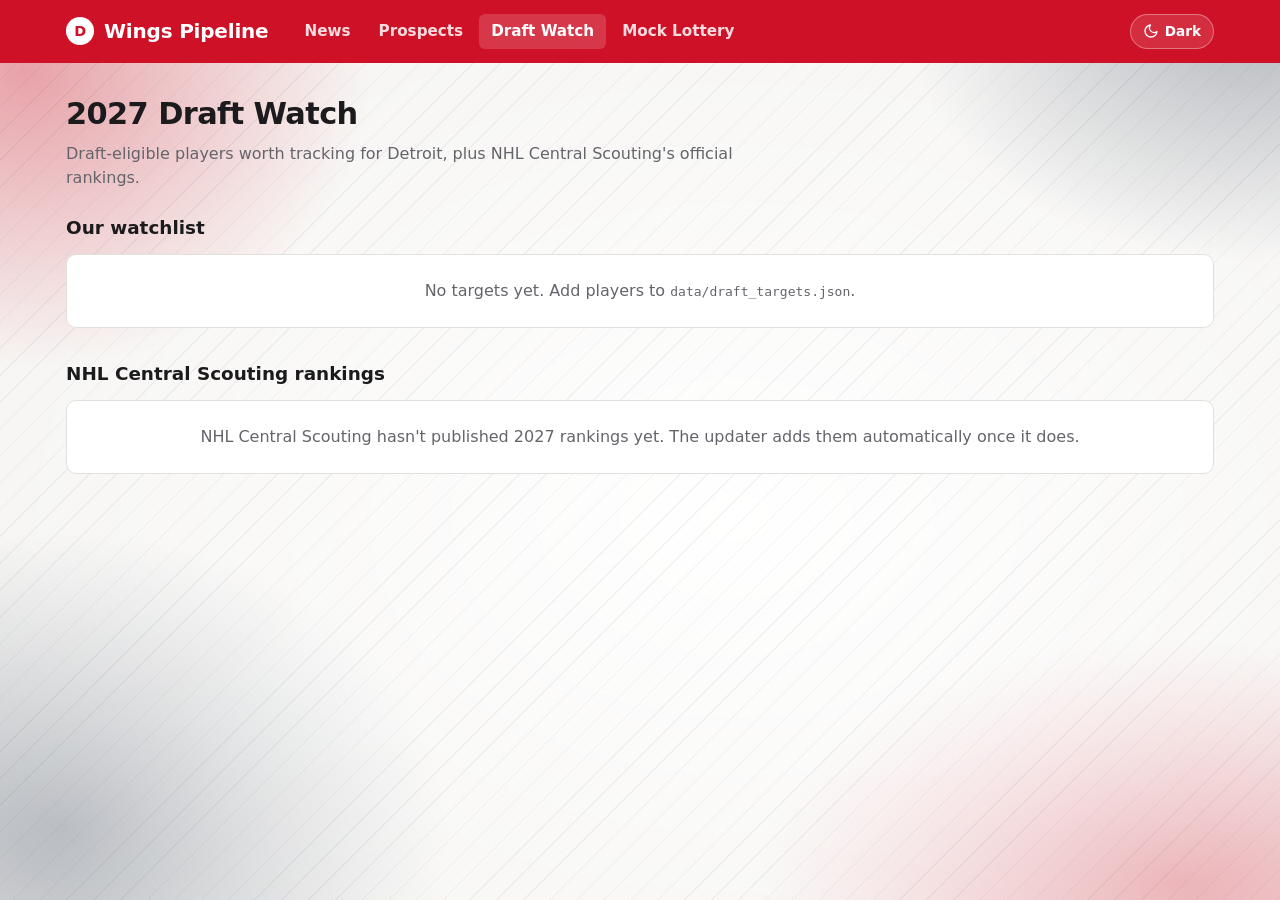
==== draft.html @ 1ebd844c "Wings Pipeline: Red Wings prospect site Static site with prospect news, an NHLe production table, Dr" ====
<!doctype html>
<html lang="en">
<head>
<meta charset="utf-8">
<meta name="viewport" content="width=device-width, initial-scale=1">
<title>Draft Watch · Wings Pipeline</title>
<meta name="description" content="Game-by-game news, analysis and NHL-equivalent stats for Detroit Red Wings prospects and draft targets.">
<link rel="stylesheet" href="assets/style.css">
<script>
  // Apply the saved light/dark choice (or the system setting) before the page paints.
  (function () {
    var saved = null;
    try { saved = localStorage.getItem("theme"); } catch (e) {}
    document.documentElement.dataset.theme = saved || (matchMedia("(prefers-color-scheme: dark)").matches ? "dark" : "light");
  })();
</script>

</head>
<body data-page="draft">
<main>
<h1><span id="draft-year"></span> Draft Watch</h1>
<p class="lede">Draft-eligible players worth tracking for Detroit, plus NHL Central Scouting's official rankings.</p>
<section><h2 class="section">Our watchlist</h2><div id="watch"></div></section>
<section><h2 class="section">NHL Central Scouting rankings</h2><div id="css"></div></section>
</main>
<script src="assets/app.js"></script>
</body>
</html>
---- assets/style.css ----
:root {
  --red: #ce1126;
  --red-dark: #a00d1e;
  --bg: #f6f5f3;
  --surface: #ffffff;
  --ink: #1b1b1d;
  --muted: #64646b;
  --line: #e2e0dc;
  --bar: #ce1126;
  --bar-bg: #f0dfe1;
  --chip: #efedea;
  --dim: #9a9aa1;
  --glow-red: rgba(206, 17, 38, 0.36);
  --glow-silver: rgba(128, 136, 148, 0.55);
  --glow-white: rgba(255, 255, 255, 0.95);
  --stripe: rgba(27, 27, 29, 0.05);
  --halo-opacity: 0.35;
  color-scheme: light;
  font-family: "Inter", system-ui, -apple-system, "Segoe UI", sans-serif;
}
/* Dark theme. The <head> script in each page sets data-theme from the saved choice or the system setting. */
:root[data-theme="dark"] {
    color-scheme: dark;
    --halo-opacity: 0.45;
    --bg: #121214;
    --surface: #1b1b1f;
    --ink: #ececef;
    --muted: #a3a3ab;
    --line: #2e2e34;
    --bar: #e8475a;
    --bar-bg: #3a2226;
    --chip: #26262b;
    --dim: #6d6d75;
    --glow-red: rgba(206, 17, 38, 0.22);
    --glow-silver: rgba(170, 176, 186, 0.10);
    --glow-white: rgba(255, 255, 255, 0.04);
    --stripe: rgba(255, 255, 255, 0.022);
}
* { box-sizing: border-box; }
body { margin: 0; background: var(--bg); color: var(--ink); line-height: 1.5; }

/* Page backdrop: drifting red and silver light over a faint diagonal pinstripe. Sits behind everything. */
body::before, body::after { content: ""; position: fixed; pointer-events: none; }
body::before {
  inset: -25%; z-index: -3;
  background:
    radial-gradient(closest-side at 18% 22%, var(--glow-red), transparent),
    radial-gradient(closest-side at 82% 18%, var(--glow-silver), transparent),
    radial-gradient(closest-side at 55% 55%, var(--glow-white), transparent),
    radial-gradient(closest-side at 78% 82%, var(--glow-red), transparent),
    radial-gradient(closest-side at 20% 78%, var(--glow-silver), transparent);
  animation: backdrop-drift 40s ease-in-out infinite alternate;
}
body::after {
  inset: 0; z-index: -2;
  background: repeating-linear-gradient(135deg, transparent 0 18px, var(--stripe) 18px 19px);
}
@keyframes backdrop-drift {
  0% { transform: translate(0, 0) rotate(0deg) scale(1); }
  50% { transform: translate(4%, -3%) rotate(6deg) scale(1.05); }
  100% { transform: translate(-4%, 3%) rotate(-5deg) scale(1); }
}
/* Light mode gets a bigger, quicker drift so the color movement is actually visible. */
:root[data-theme="light"] body::before { animation: backdrop-drift-bold 20s ease-in-out infinite alternate; }
@keyframes backdrop-drift-bold {
  0% { transform: translate(-8%, -6%) rotate(-10deg) scale(1); }
  50% { transform: translate(9%, -2%) rotate(8deg) scale(1.12); }
  100% { transform: translate(-3%, 8%) rotate(16deg) scale(1.04); }
}
@media (prefers-reduced-motion: reduce) {
  body::before, :root[data-theme] body::before { animation: none; }
}
a { color: var(--red); text-decoration: none; }
a:hover { text-decoration: underline; }

.site-header { background: var(--red); color: #fff; }
.site-header .inner { max-width: 1180px; margin: 0 auto; padding: 14px 16px; display: flex; align-items: center; gap: 24px; flex-wrap: wrap; }
.brand { color: #fff; font-weight: 800; font-size: 1.25rem; letter-spacing: -0.01em; display: flex; align-items: center; gap: 10px; }
.brand:hover { text-decoration: none; }
.brand .wheel { width: 28px; height: 28px; border-radius: 50%; background: #fff; color: var(--red); display: grid; place-items: center; font-size: 0.9rem; font-weight: 900; }
.site-header nav { display: flex; gap: 4px; flex-wrap: wrap; }
.site-header nav a { color: #fff; opacity: 0.85; padding: 6px 12px; border-radius: 6px; font-weight: 600; font-size: 0.95rem; }
.theme-toggle {
  margin-left: auto; font: inherit; font-size: 0.85rem; font-weight: 600; color: #fff; cursor: pointer;
  display: flex; align-items: center; gap: 6px; padding: 6px 12px; border-radius: 999px;
  background: rgba(255,255,255,0.12); border: 1px solid rgba(255,255,255,0.35);
}
.theme-toggle:hover { background: rgba(255,255,255,0.22); }
.theme-toggle svg { width: 16px; height: 16px; }
@media (max-width: 640px) {
  /* keep the toggle on the brand row; the nav wraps below */
  .site-header .inner { row-gap: 10px; }
  .theme-toggle { order: 2; }
  .site-header nav { order: 3; width: 100%; }
}
.site-header nav a:hover, .site-header nav a.active { opacity: 1; background: rgba(255,255,255,0.16); text-decoration: none; }

main { max-width: 1180px; margin: 0 auto; padding: 28px 16px 64px; }
h1 { font-size: 1.9rem; margin: 0 0 6px; letter-spacing: -0.02em; }
.lede { color: var(--muted); margin: 0 0 24px; max-width: 70ch; }
.updated { color: var(--muted); font-size: 0.85rem; }

.controls { display: flex; gap: 10px; flex-wrap: wrap; align-items: center; margin-bottom: 16px; }
.controls input, .controls select { font: inherit; padding: 7px 10px; border: 1px solid var(--line); border-radius: 8px; background: var(--surface); color: var(--ink); }
.controls input[type=search] { min-width: 220px; }
.controls label { display: flex; gap: 6px; align-items: center; color: var(--muted); font-size: 0.9rem; }
.chips { display: flex; gap: 6px; flex-wrap: wrap; }
.chip { font: inherit; font-size: 0.85rem; padding: 5px 12px; border-radius: 999px; border: 1px solid var(--line); background: var(--surface); color: var(--ink); cursor: pointer; }
.chip.on { background: var(--red); border-color: var(--red); color: #fff; }

.tabs { display: flex; gap: 4px; border-bottom: 1px solid var(--line); margin-bottom: 16px; }
.tab { font: inherit; font-weight: 600; background: none; border: none; padding: 10px 14px; color: var(--muted); cursor: pointer; border-bottom: 3px solid transparent; margin-bottom: -1px; }
.tab.on { color: var(--ink); border-color: var(--red); }

.table-wrap { overflow-x: auto; background: var(--surface); border: 1px solid var(--line); border-radius: 10px; }
table { border-collapse: collapse; width: 100%; font-size: 0.9rem; font-variant-numeric: tabular-nums; }
th, td { padding: 9px 10px; text-align: left; border-bottom: 1px solid var(--line); white-space: nowrap; }
th { font-size: 0.75rem; text-transform: uppercase; letter-spacing: 0.04em; color: var(--muted); font-weight: 700; position: sticky; top: 0; background: var(--surface); }
th.sortable { cursor: pointer; user-select: none; }
th.sortable:hover { color: var(--ink); }
th.sorted::after { content: " ▾"; }
th.sorted.asc::after { content: " ▴"; }
tr:last-child td { border-bottom: none; }
tbody tr:hover { background: var(--chip); }
td.num, th.num { text-align: right; }
.player-cell a { font-weight: 600; color: var(--ink); }
.sub { color: var(--muted); font-size: 0.78rem; }
.dim { color: var(--dim); }
.flag { display: inline-block; font-size: 0.68rem; font-weight: 700; padding: 1px 6px; border-radius: 4px; background: var(--chip); color: var(--muted); margin-left: 4px; vertical-align: 1px; }
.flag.nhl { background: var(--red); color: #fff; }
.nhle { display: flex; align-items: center; gap: 8px; justify-content: flex-end; }
.bar { width: 80px; height: 8px; background: var(--bar-bg); border-radius: 4px; overflow: hidden; }
.bar span { display: block; height: 100%; background: var(--bar); }
/* Glowing gradient frame (red / white / silver) that slowly rotates around the prospects table. */
@property --frame-angle {
  syntax: "<angle>";
  initial-value: 0deg;
  inherits: false;
}
.glow-frame {
  --frame-gradient: conic-gradient(from var(--frame-angle),
    var(--red), #f4f2ee, #b9bcc2, #7d8087, var(--red), #f4f2ee, #b9bcc2, var(--red));
  position: relative;
  overflow: visible;
  border: 2px solid transparent;
  border-radius: 12px;
  background: linear-gradient(var(--surface), var(--surface)) padding-box, var(--frame-gradient) border-box;
  animation: frame-spin 8s linear infinite;
}
.glow-frame::before {
  /* soft halo behind the frame */
  content: ""; position: absolute; inset: -2px; border-radius: inherit; z-index: -1;
  background: var(--frame-gradient); filter: blur(14px); opacity: var(--halo-opacity);
  animation: frame-spin 8s linear infinite;
}
.glow-frame > table { border-radius: 10px; overflow: hidden; }
@keyframes frame-spin { to { --frame-angle: 360deg; } }
@media (prefers-reduced-motion: reduce) {
  .glow-frame, .glow-frame::before { animation: none; --frame-angle: 135deg; }
}

/* Prospects table: compact on desktop, stacked cards below 1000px. Never scrolls sideways. */
.prospect-table td.c-wide { white-space: normal; }
.prospect-table td.player-cell { white-space: normal; min-width: 170px; }
.prospect-table .bar { width: 56px; }
.card-sort { display: none; gap: 6px; align-items: center; }
@media (max-width: 999px) {
  .card-sort { display: flex; }
  .prospect-table thead { display: none; }
  .prospect-table, .prospect-table tbody { display: block; width: 100%; }
  .prospect-table tr {
    display: grid; grid-template-columns: repeat(auto-fill, minmax(64px, 1fr));
    gap: 8px 10px; padding: 14px 16px; border-bottom: 1px solid var(--line);
  }
  .prospect-table tr:last-child { border-bottom: none; }
  .prospect-table td { display: block; padding: 0; border: none; white-space: normal; text-align: left; min-width: 0; }
  .prospect-table td[data-label]::before {
    content: attr(data-label); display: block; font-size: 0.68rem; font-weight: 700;
    letter-spacing: 0.04em; text-transform: uppercase; color: var(--muted);
  }
  .prospect-table td.c-player, .prospect-table td.c-wide { grid-column: 1 / -1; }
  .prospect-table td.c-player::before { display: none; }
  .prospect-table td.c-player a { font-size: 1.02rem; }
  .prospect-table td.c-nhle { grid-column: span 2; }
  .prospect-table td.c-nhle .nhle { justify-content: flex-start; }
  .prospect-table td.empty { grid-column: 1 / -1; text-align: center; }
  .prospect-table .bar { width: 100%; max-width: 120px; }
}
/* Mock lottery */
.btn {
  font: inherit; font-weight: 600; font-size: 0.92rem; cursor: pointer; padding: 8px 16px; border-radius: 8px;
  border: 1px solid var(--line); background: var(--surface); color: var(--ink);
}
.btn:hover { border-color: var(--red); }
.btn.primary { background: var(--red); border-color: var(--red); color: #fff; }
.btn.primary:hover { background: var(--red-dark); }
.chase { display: flex; gap: 6px; flex-wrap: wrap; margin-left: auto; }
.result-note { margin: 0 0 10px; color: var(--muted); min-height: 1.2em; }
.result-note:empty { display: none; }
.focus-strip {
  display: grid; grid-template-columns: repeat(auto-fit, minmax(150px, 1fr)); gap: 10px; margin-bottom: 20px;
}
.focus-strip .stat { background: var(--surface); border: 1px solid var(--line); border-left: 4px solid var(--red); border-radius: 10px; padding: 10px 14px; }
.focus-strip .stat span { display: block; font-size: 0.72rem; font-weight: 700; text-transform: uppercase; letter-spacing: 0.05em; color: var(--muted); }
.focus-strip .stat b { font-size: 1.15rem; }
.lottery-table td, .matrix td { vertical-align: middle; }
.team-cell { display: flex; align-items: center; gap: 10px; }
.team-cell > span { display: flex; flex-direction: column; line-height: 1.2; min-width: 0; }
.lottery-table td.team-cell { white-space: normal; }
.logo { width: 28px; height: 28px; flex: none; object-fit: contain; }
.team-cell .abbr { display: none; }
.lottery-table .pick { font-weight: 800; width: 3em; }
.lottery-table tr.focus td { background: color-mix(in srgb, var(--red) 12%, transparent); }
.lottery-table tr.winner .pick { color: var(--red); }
.lottery-table tr.playoff td { color: var(--muted); }
.lottery-table tr.divider td {
  font-size: 0.72rem; font-weight: 700; text-transform: uppercase; letter-spacing: 0.05em;
  color: var(--muted); background: var(--chip); padding: 6px 10px; white-space: normal;
}
.orig-tag {
  display: inline-block; font-size: 0.66rem; font-weight: 700; letter-spacing: 0.03em; padding: 1px 5px; margin-right: 6px;
  border-radius: 4px; background: var(--chip); color: var(--muted); vertical-align: 1px;
}
.move { font-weight: 700; font-size: 0.85rem; }
.move.up { color: #1f9d55; }
.move.down { color: var(--red); }
.matrix-title { margin-top: 28px; }
.matrix { font-size: 0.8rem; }
.matrix th, .matrix td { padding: 6px 4px; text-align: center; }
.matrix th:first-child, .matrix td:first-child { text-align: left; padding-left: 10px; }
.matrix .logo { width: 20px; height: 20px; }
.matrix td.heat.hot { color: #fff; font-weight: 700; }
.matrix tr.focus td:first-child { box-shadow: inset 4px 0 0 var(--red); }
/* Hovering a team row makes the header numbers of the picks it can land glow with the frames' rotating red/white/silver gradient. */
.matrix .col-num { display: inline-block; transition: transform 0.15s ease; }
.matrix th.lit .col-num {
  background: linear-gradient(110deg, var(--red) 0%, #f4f2ee 22%, #b9bcc2 38%, #7d8087 50%, var(--red) 66%, #f4f2ee 84%, var(--red) 100%);
  background-size: 300% 100%;
  -webkit-background-clip: text; background-clip: text;
  color: transparent; -webkit-text-fill-color: transparent;
  -webkit-text-stroke: 0.4px rgba(90, 10, 20, 0.85); /* keeps the white/silver bands legible on light headers */
  font-weight: 900; transform: scale(1.45); /* scale instead of font-size so the header row doesn't grow */
  filter: drop-shadow(0 0 5px rgba(206, 17, 38, 0.65));
  animation: num-sheen 2.4s linear infinite;
}
@keyframes num-sheen { from { background-position: 0% 50%; } to { background-position: 300% 50%; } }
@media (prefers-reduced-motion: reduce) {
  .matrix th.lit .col-num { animation: none; background-position: 40% 50%; }
}
@media (max-width: 999px) {
  .matrix-break, .matrix-title, .matrix-wrap { display: none; } /* 17-column grid needs a wide screen */
}
@media (max-width: 640px) {
  .lottery-table th, .lottery-table td { padding: 8px 6px; }
  .lottery-table .hide-sm { display: none; }
  .team-cell .full { display: none; }
  .team-cell .abbr { display: inline; }
  .logo { width: 24px; height: 24px; }
  .chase { margin-left: 0; width: 100%; }
  .chase select { flex: 1; min-width: 0; }
}
@media (max-width: 400px) {
  .lottery-table .hide-xs { display: none; }
}
.footnote { color: var(--muted); font-size: 0.82rem; margin-top: 12px; max-width: 90ch; }

.feed { display: grid; gap: 14px; }
.card { background: var(--surface); border: 1px solid var(--line); border-radius: 10px; padding: 18px 20px; }
.card h2 { margin: 6px 0 6px; font-size: 1.2rem; letter-spacing: -0.01em; }
.card h2 a { color: var(--ink); }
.card p { margin: 0; color: var(--muted); }
.meta { display: flex; gap: 10px; flex-wrap: wrap; align-items: center; font-size: 0.82rem; color: var(--muted); }
.type { font-size: 0.7rem; font-weight: 800; text-transform: uppercase; letter-spacing: 0.06em; padding: 2px 8px; border-radius: 4px; color: #fff; background: #555; }
.type.recap { background: #2f6fb3; }
.type.analysis { background: #2e8b57; }
.type.opinion { background: var(--red); }
.type.scouting { background: #8a5a12; }
.type.draft { background: #6b3fa0; }
.tagline a { color: var(--muted); font-weight: 600; }

.article { background: var(--surface); border: 1px solid var(--line); border-radius: 10px; padding: 28px 32px; max-width: 780px; }
.article h1 { margin-top: 10px; }
.article .body { font-size: 1.05rem; }
.article .body h2 { font-size: 1.25rem; margin-top: 1.6em; }
.article .body blockquote { border-left: 4px solid var(--red); margin: 1em 0; padding: 2px 16px; color: var(--muted); }

.profile { display: flex; gap: 20px; align-items: center; margin-bottom: 24px; flex-wrap: wrap; }
.profile img { width: 120px; height: 120px; border-radius: 50%; background: var(--surface); border: 1px solid var(--line); object-fit: cover; }
.facts { display: flex; gap: 22px; flex-wrap: wrap; color: var(--muted); font-size: 0.9rem; }
.facts b { display: block; color: var(--ink); font-size: 1rem; }
section + section { margin-top: 32px; }
h2.section { font-size: 1.15rem; margin: 0 0 12px; }
.empty { color: var(--muted); padding: 24px; text-align: center; }

@media (max-width: 640px) {
  .article { padding: 20px 16px; }
  h1 { font-size: 1.5rem; }
  .controls input[type=search] { min-width: 0; flex: 1 1 100%; }
}
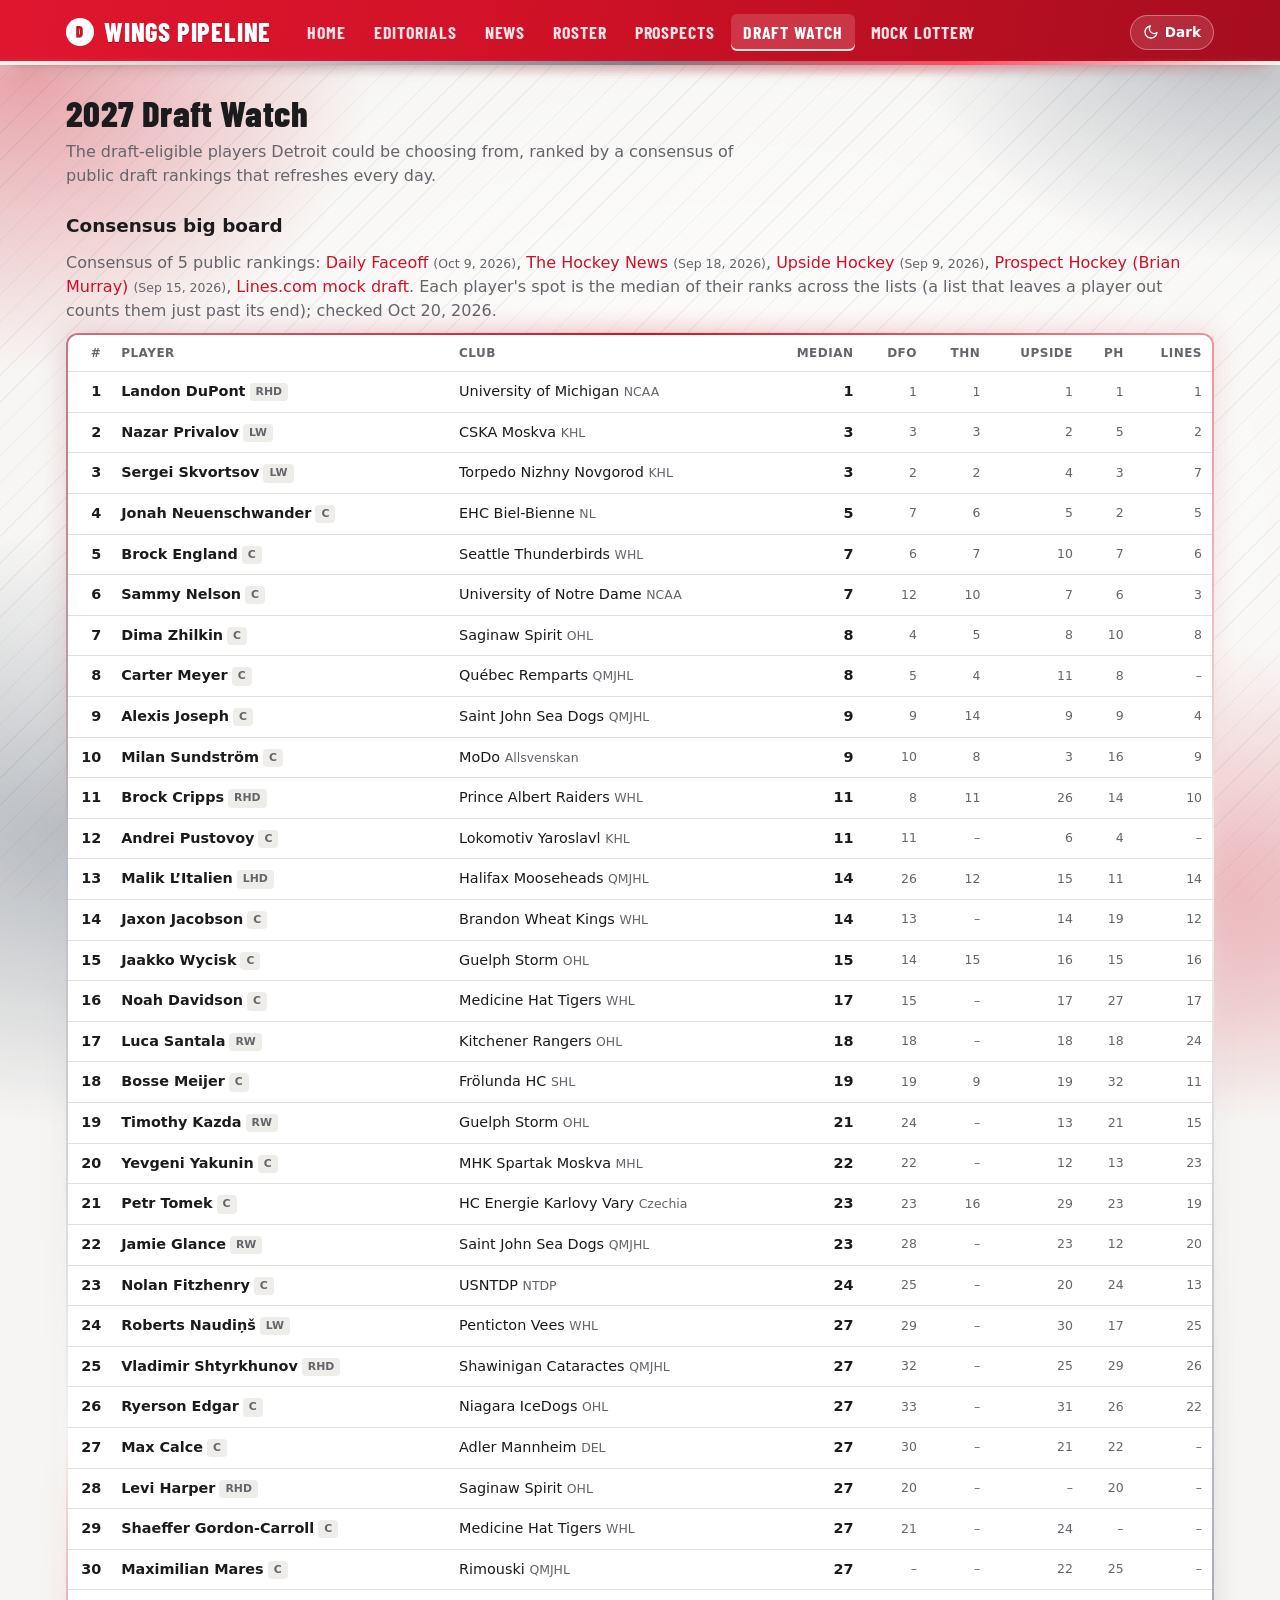
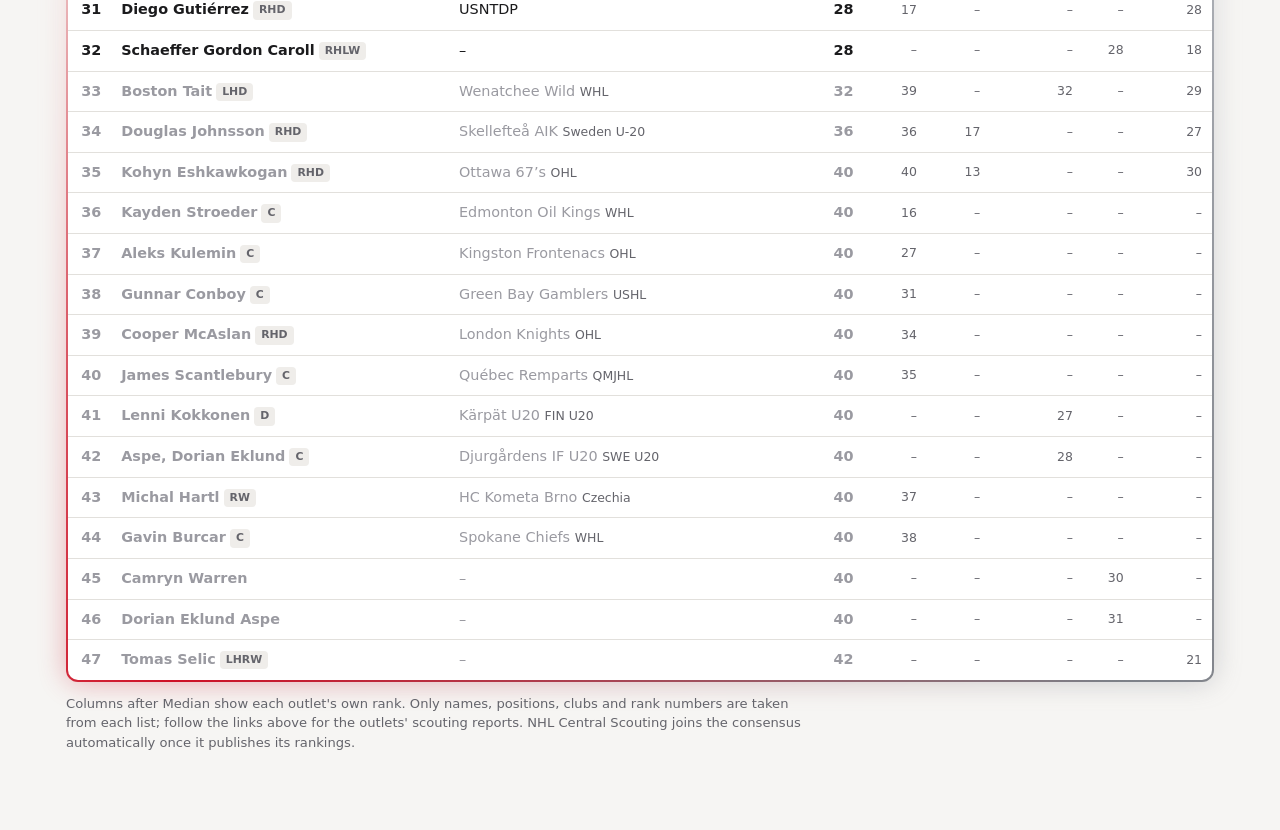
==== commit 53bf7284: "Consensus 2027 big board from five public draft rankings The updater now reads the newest 2027 ranki" ====
--- a/draft.html
+++ b/draft.html
@@ -19,9 +19,11 @@
 <body data-page="draft">
 <main>
 <h1><span id="draft-year"></span> Draft Watch</h1>
-<p class="lede">Draft-eligible players worth tracking for Detroit, plus NHL Central Scouting's official rankings.</p>
-<section><h2 class="section">Our watchlist</h2><div id="watch"></div></section>
-<section><h2 class="section">NHL Central Scouting rankings</h2><div id="css"></div></section>
+<p class="lede">The draft-eligible players Detroit could be choosing from, ranked by a consensus of public draft rankings that refreshes every day.</p>
+<section><h2 class="section">Consensus big board</h2><p class="result-note" id="board-note"></p><div id="board"></div></section>
+<section id="watch-section" hidden><h2 class="section">Our watchlist</h2><div id="watch"></div></section>
+<section id="css-section" hidden><h2 class="section">NHL Central Scouting rankings</h2><div id="css"></div></section>
+<p class="footnote">Columns after Median show each outlet's own rank. Only names, positions, clubs and rank numbers are taken from each list; follow the links above for the outlets' scouting reports. NHL Central Scouting joins the consensus automatically once it publishes its rankings.</p>
 </main>
 <script src="assets/app.js"></script>
 </body>
--- a/assets/style.css
+++ b/assets/style.css
@@ -1,4 +1,7 @@
+@import url("https://fonts.googleapis.com/css2?family=Barlow+Condensed:wght@600;700;800&display=swap");
+
 :root {
+  --display: "Barlow Condensed", "Arial Narrow", system-ui, sans-serif;
   --red: #ce1126;
   --red-dark: #a00d1e;
   --bg: #f6f5f3;
@@ -73,13 +76,39 @@
 a { color: var(--red); text-decoration: none; }
 a:hover { text-decoration: underline; }
 
-.site-header { background: var(--red); color: #fff; }
+.site-header {
+  position: relative; color: #fff;
+  background: linear-gradient(100deg, #e0162f 0%, var(--red) 45%, #a50d1f 100%);
+  box-shadow: 0 6px 18px -10px rgba(120, 8, 20, 0.7);
+}
+/* Bottom edge: the same red / white / silver gradient as the table frames, sliding slowly sideways. */
+.site-header::after {
+  content: ""; position: absolute; left: 0; right: 0; bottom: 0; height: 4px;
+  background: linear-gradient(90deg, #f4f2ee, #b9bcc2, #7d8087, #ff4d61, #f4f2ee, #b9bcc2, #7d8087, #ff4d61, #f4f2ee);
+  background-size: 200% 100%;
+  animation: header-edge 10s linear infinite;
+}
+.site-header::before {
+  /* soft glow under the edge */
+  content: ""; position: absolute; left: 0; right: 0; bottom: -6px; height: 6px; pointer-events: none;
+  background: linear-gradient(90deg, rgba(244,242,238,0.35), rgba(185,188,194,0.25), rgba(206,17,38,0.35), rgba(244,242,238,0.35));
+  filter: blur(4px);
+}
+@keyframes header-edge { from { background-position: 0% 0; } to { background-position: 200% 0; } }
+@media (prefers-reduced-motion: reduce) { .site-header::after { animation: none; } }
 .site-header .inner { max-width: 1180px; margin: 0 auto; padding: 14px 16px; display: flex; align-items: center; gap: 24px; flex-wrap: wrap; }
-.brand { color: #fff; font-weight: 800; font-size: 1.25rem; letter-spacing: -0.01em; display: flex; align-items: center; gap: 10px; }
+.brand {
+  color: #fff; font-family: var(--display); font-weight: 800; font-size: 1.65rem; line-height: 1;
+  text-transform: uppercase; letter-spacing: 0.03em; display: flex; align-items: center; gap: 10px;
+  text-shadow: 0 1px 0 rgba(90, 6, 16, 0.45);
+}
 .brand:hover { text-decoration: none; }
 .brand .wheel { width: 28px; height: 28px; border-radius: 50%; background: #fff; color: var(--red); display: grid; place-items: center; font-size: 0.9rem; font-weight: 900; }
 .site-header nav { display: flex; gap: 4px; flex-wrap: wrap; }
-.site-header nav a { color: #fff; opacity: 0.85; padding: 6px 12px; border-radius: 6px; font-weight: 600; font-size: 0.95rem; }
+.site-header nav a {
+  color: #fff; opacity: 0.88; padding: 5px 12px; border-radius: 6px; font-family: var(--display);
+  font-weight: 700; font-size: 1.12rem; text-transform: uppercase; letter-spacing: 0.05em;
+}
 .theme-toggle {
   margin-left: auto; font: inherit; font-size: 0.85rem; font-weight: 600; color: #fff; cursor: pointer;
   display: flex; align-items: center; gap: 6px; padding: 6px 12px; border-radius: 999px;
@@ -91,12 +120,19 @@
   /* keep the toggle on the brand row; the nav wraps below */
   .site-header .inner { row-gap: 10px; }
   .theme-toggle { order: 2; }
-  .site-header nav { order: 3; width: 100%; }
+  .site-header nav { order: 3; width: 100%; gap: 2px; }
+  .site-header nav a { font-size: 1rem; padding: 4px 9px; letter-spacing: 0.04em; }
+  .brand { font-size: 1.45rem; }
+}
+@media (max-width: 380px) {
+  .theme-toggle span { display: none; } /* icon only, so it stays beside the site name */
+  .theme-toggle { padding: 7px 9px; }
 }
 .site-header nav a:hover, .site-header nav a.active { opacity: 1; background: rgba(255,255,255,0.16); text-decoration: none; }
+.site-header nav a.active { box-shadow: inset 0 -2px 0 rgba(255,255,255,0.85); }
 
 main { max-width: 1180px; margin: 0 auto; padding: 28px 16px 64px; }
-h1 { font-size: 1.9rem; margin: 0 0 6px; letter-spacing: -0.02em; }
+h1 { font-family: var(--display); font-weight: 800; font-size: 2.3rem; line-height: 1.05; margin: 0 0 8px; letter-spacing: 0.01em; }
 .lede { color: var(--muted); margin: 0 0 24px; max-width: 70ch; }
 .updated { color: var(--muted); font-size: 0.85rem; }
 
@@ -186,6 +222,97 @@
   .prospect-table td.empty { grid-column: 1 / -1; text-align: center; }
   .prospect-table .bar { width: 100%; max-width: 120px; }
 }
+/* Home */
+.hero h1 { font-size: 2.8rem; }
+.home-grid { display: grid; grid-template-columns: repeat(auto-fit, minmax(min(100%, 330px), 1fr)); gap: 16px; }
+.home-card { display: flex; flex-direction: column; gap: 10px; }
+.home-card h2 { margin: 0; font-size: 1.15rem; }
+.home-card h2 a { color: var(--ink); }
+.home-card .more-link { margin-top: auto; font-weight: 700; font-size: 0.9rem; }
+.home-list { list-style: none; margin: 0; padding: 0; display: grid; gap: 10px; }
+.home-list li { line-height: 1.35; }
+.home-list li > a { color: var(--ink); font-weight: 600; }
+.home-list .sub { display: block; margin-top: 2px; }
+.home-list .type { vertical-align: 1px; }
+.home-table { width: 100%; font-size: 0.92rem; }
+.home-table td { padding: 6px 0; white-space: normal; }
+.home-table td.num { padding-left: 10px; white-space: nowrap; }
+.home-table a { color: var(--ink); font-weight: 600; }
+.home-stats { display: grid; grid-template-columns: repeat(3, 1fr); gap: 8px; }
+.home-stats div { background: var(--chip); border-radius: 8px; padding: 8px 10px; }
+.home-stats span { display: block; font-size: 0.68rem; font-weight: 700; text-transform: uppercase; letter-spacing: 0.05em; color: var(--muted); }
+.home-stats b { font-size: 1.1rem; }
+
+/* Organization roster */
+#league-chips .chip { text-decoration: none; }
+.view-switch { padding: 3px; border-radius: 999px; background: var(--chip); }
+.view-switch .chip { border-color: transparent; background: transparent; }
+.view-switch .chip.on { background: var(--red); color: #fff; }
+#league-chips .chip .sub { margin-left: 4px; }
+.league-block { margin-top: 28px; scroll-margin-top: 16px; }
+.league-block h2 .sub { font-weight: 500; margin-left: 6px; }
+.subhead { font-size: 0.95rem; margin: 18px 0 8px; color: var(--muted); text-transform: uppercase; letter-spacing: 0.05em; }
+.roster-table { font-size: 0.82rem; }
+.roster-table th, .roster-table td { padding: 6px 4px; }
+.roster-table td.player-cell { white-space: normal; min-width: 160px; }
+.roster-table td.c-wide { white-space: normal; }
+.roster-table tr.nhl-roster td:first-child { box-shadow: inset 3px 0 0 var(--red); }
+body[data-page="roster"] main { max-width: 1440px; } /* room for every column on big screens */
+/* "Show all columns" can be wider than the page: scroll inside the frame, keeping # and Player pinned. */
+.table-scroll { overflow-x: auto; border-radius: 10px; }
+.table-scroll > table { border-radius: 10px; }
+.roster-table th:nth-child(1), .roster-table td:nth-child(1) {
+  position: sticky; left: 0; z-index: 1; width: 34px; min-width: 34px; max-width: 34px; background: var(--surface);
+}
+.roster-table th:nth-child(2), .roster-table td:nth-child(2) {
+  position: sticky; left: 34px; z-index: 1; background: var(--surface); box-shadow: inset -1px 0 0 var(--line);
+}
+.roster-table th:nth-child(-n+2) { z-index: 2; }
+.roster-table b.pos { color: #1f9d55; }
+.roster-table b.neg { color: var(--red); }
+.flag.also { background: color-mix(in srgb, var(--red) 18%, transparent); color: var(--ink); }
+.ep {
+  display: inline-block; margin-left: 6px; font-size: 0.62rem; font-weight: 800; letter-spacing: 0.04em;
+  padding: 1px 5px; border-radius: 4px; border: 1px solid var(--line); color: var(--muted); vertical-align: 1px;
+}
+.ep:hover { border-color: var(--red); color: var(--red); text-decoration: none; }
+.idle-list { grid-template-columns: repeat(auto-fill, minmax(min(100%, 300px), 1fr)); gap: 10px; }
+.idle-card { padding: 12px 14px; }
+.idle-card > a:first-child { font-weight: 700; color: var(--ink); }
+.idle-card .sub { display: block; margin-top: 4px; }
+@media (max-width: 999px) {
+  .roster-table thead { display: none; }
+  .table-scroll { overflow: visible; }
+  .roster-table td:nth-child(1), .roster-table td:nth-child(2) { position: static; width: auto; min-width: 0; max-width: none; box-shadow: none; background: none; }
+  .roster-table, .roster-table tbody { display: block; width: 100%; }
+  .roster-table tr {
+    display: grid; grid-template-columns: repeat(auto-fill, minmax(58px, 1fr));
+    gap: 6px 10px; padding: 12px 14px; border-bottom: 1px solid var(--line);
+  }
+  .roster-table tr:last-child { border-bottom: none; }
+  .roster-table td { display: block; padding: 0; border: none; white-space: normal; text-align: left; min-width: 0; }
+  .roster-table td[data-label]::before {
+    content: attr(data-label); display: block; font-size: 0.64rem; font-weight: 700;
+    letter-spacing: 0.04em; text-transform: uppercase; color: var(--muted);
+  }
+  .roster-table td.c-player, .roster-table td.c-wide { grid-column: 1 / -1; }
+  .roster-table td.player-cell { min-width: 0; }
+  .roster-table td[data-label="#"] { display: none; }
+  .roster-table td.player-cell a:first-child { font-size: 1rem; }
+}
+
+/* Outside news */
+.news-item { padding: 14px 18px; }
+.news-item h3 { margin: 4px 0; font-size: 1.05rem; line-height: 1.35; }
+.news-item h3 a { color: var(--ink); }
+.news-item .outlet { font-weight: 700; color: var(--ink); }
+.lang {
+  font-size: 0.66rem; font-weight: 800; letter-spacing: 0.06em; padding: 1px 6px; border-radius: 4px;
+  background: #2f6fb3; color: #fff;
+}
+.translate { font-weight: 700; }
+#news-count { margin-left: auto; }
+
 /* Mock lottery */
 .btn {
   font: inherit; font-weight: 600; font-size: 0.92rem; cursor: pointer; padding: 8px 16px; border-radius: 8px;
@@ -222,6 +349,26 @@
   border-radius: 4px; background: var(--chip); color: var(--muted); vertical-align: 1px;
 }
 .move { font-weight: 700; font-size: 0.85rem; }
+.mock-pick { white-space: normal; line-height: 1.25; min-width: 150px; }
+.mock-pick b, .mock-pick .sub { display: block; }
+.board-table td.player-cell, .board-table td.team-col { white-space: normal; }
+.board-table .board-club { display: none; }
+@media (max-width: 400px) { .board-table .board-club { display: block; } }
+@media (max-width: 640px) {
+  .mock-pick { min-width: 0; font-size: 0.8rem; }
+  .mock-pick .sub { display: none; }
+}
+@media (max-width: 400px) {
+  /* five columns on the smallest phones: tighten so nothing scrolls sideways */
+  .lottery-table th, .lottery-table td { padding: 7px 3px; }
+  .lottery-table .team-cell { gap: 5px; }
+  .lottery-table .logo { width: 20px; height: 20px; }
+  .lottery-table .pick { width: 2em; }
+  .mock-pick { font-size: 0.74rem; overflow-wrap: anywhere; }
+  .lottery-table th { white-space: normal; }
+  .lottery-table .team-cell .sub { font-size: 0.68rem; overflow-wrap: anywhere; }
+  .lottery-table .team-cell .deal-note { display: none; } /* keep "via XXX"; full terms are in the tooltip */
+}
 .move.up { color: #1f9d55; }
 .move.down { color: var(--red); }
 .matrix-title { margin-top: 28px; }
